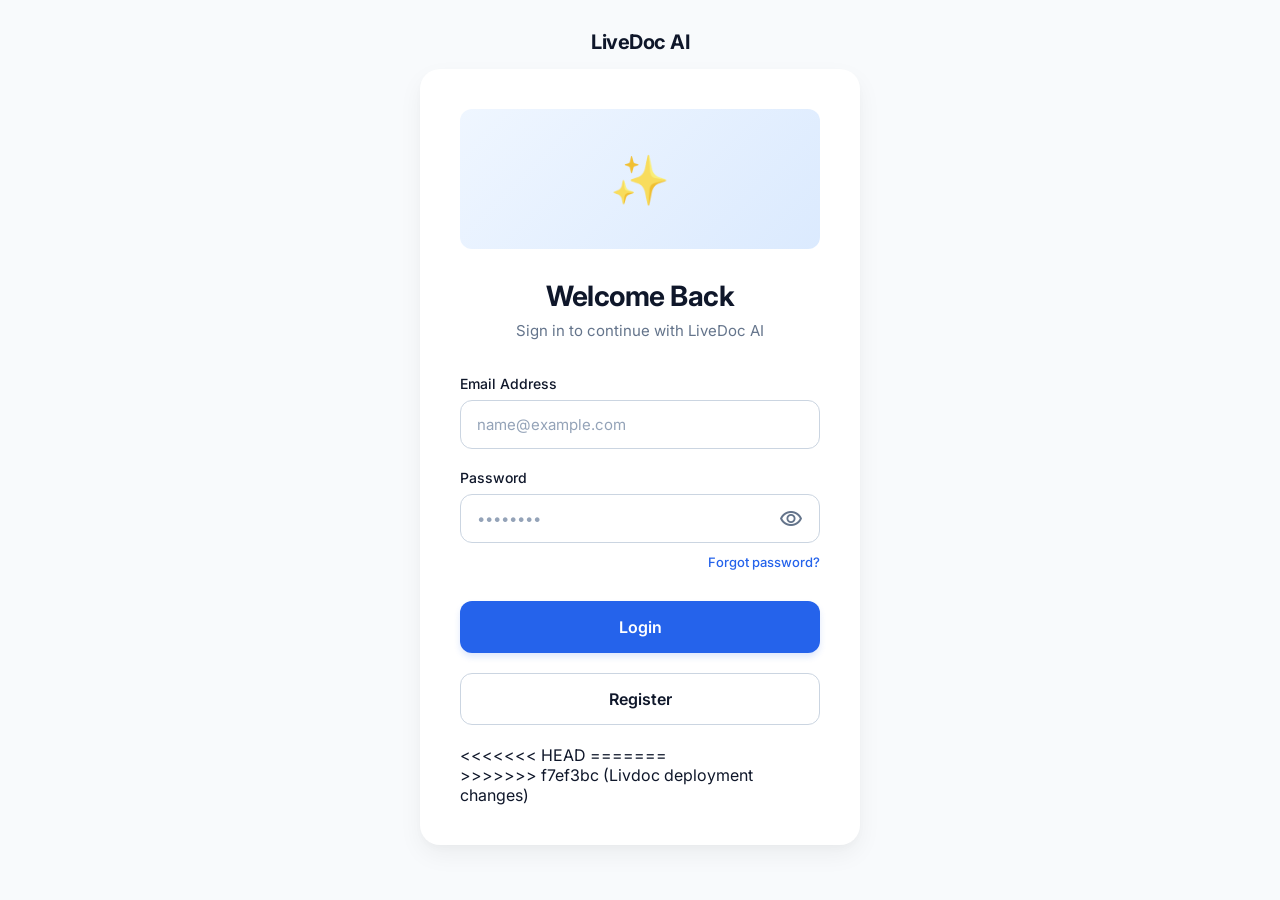
==== frontend/index.html @ ea2cf613 "Initial commit: full reset of codebase" ====
<!DOCTYPE html>
<html lang="en">

<head>
    <meta charset="UTF-8">
    <meta name="viewport" content="width=device-width, initial-scale=1.0">
    <title>LiveDoc AI - Login</title>

    <link rel="stylesheet" href="style.css">

    <link href="https://fonts.googleapis.com/css2?family=Public+Sans:wght@300;400;500;600;700&display=swap"
        rel="stylesheet">
    <link href="https://fonts.googleapis.com/css2?family=Material+Symbols+Outlined" rel="stylesheet">

</head>

<body>

    <header class="header">
        <h2>LiveDoc AI</h2>
    </header>

    <main class="container">

        <div class="hero"></div>

        <div class="title-section">
            <h1>Welcome Back</h1>
            <p>Sign in to continue with LiveDoc AI</p>
        </div>

        <form id="loginForm" class="form">

            <div class="input-group">
                <label>Email Address</label>
                <input type="email" id="email" placeholder="name@example.com" required>
            </div>

            <div class="input-group">
                <label>Password</label>

                <div class="password-box">
                    <input type="password" id="password" placeholder="••••••••" required>
                    <button type="button" id="togglePassword">
                        <span class="material-symbols-outlined">visibility</span>
                    </button>
                </div>

                <div class="forgot">
                    <a href="#">Forgot password?</a>
                </div>

            </div>

            <button type="submit" class="login-btn">Login</button>

            <button type="button" class="register-btn">Register</button>

<<<<<<< HEAD
=======
            </form>

>>>>>>> f7ef3bc (Livdoc deployment changes)
    </main>

    <script src="script.js"></script>

</body>

</html>
---- frontend/style.css ----
/* Google Fonts: Inter */
@import url('https://fonts.googleapis.com/css2?family=Inter:wght@300;400;500;600;700&display=swap');

:root {
  --primary-color: #2563eb;
  --primary-hover: #1d4ed8;
  --secondary-color: #e2e8f0;
  --text-main: #0f172a;
  --text-muted: #64748b;
  --bg-color: #f8fafc;
  --card-bg: #ffffff;
  --border-color: #cbd5e1;
  --error-color: #ef4444;
  --focus-ring: rgba(37, 99, 235, 0.2);
  --border-radius: 12px;
  --transition-speed: 0.2s;
}

body {
  font-family: 'Inter', sans-serif;
  margin: 0;
  background: var(--bg-color);
  color: var(--text-main);
  display: flex;
  flex-direction: column;
  align-items: center;
  min-height: 100vh;
  -webkit-font-smoothing: antialiased;
}

/* Header slightly detached from the main card */
.header {
  display: flex;
  align-items: center;
  justify-content: center;
  width: 100%;
  max-width: 440px;
  padding: 30px 15px 15px;
  position: relative;
}

.header .material-symbols-outlined {
    position: absolute;
    left: 20px;
    cursor: pointer;
    color: var(--text-muted);
    transition: color var(--transition-speed);
}

.header .material-symbols-outlined:hover {
    color: var(--text-main);
}

.header h2 {
  text-align: center;
  margin: 0;
  font-size: 20px;
  font-weight: 700;
  letter-spacing: -0.5px;
  color: var(--text-main);
}

/* Main Container (Card format) */
.container {
  max-width: 440px;
  width: 100%;
  padding: 40px;
  background: var(--card-bg);
  border-radius: 20px;
  box-shadow: 0 10px 25px rgba(0, 0, 0, 0.05), 0 4px 6px rgba(0, 0, 0, 0.02);
  margin-bottom: 40px;
  box-sizing: border-box;
}

/* Hero Section / Decorative Element */
.hero {
  height: 140px;
  border-radius: var(--border-radius);
  background: linear-gradient(135deg, #eff6ff 0%, #dbeafe 100%);
  margin-bottom: 30px;
  display: flex;
  align-items: center;
  justify-content: center;
  overflow: hidden;
  position: relative;
}

.hero::after {
    content: "✨";
    font-size: 48px;
    opacity: 0.8;
}

/* Title Section */
.title-section {
  text-align: center;
  margin-bottom: 35px;
}

.title-section h1 {
  margin: 0 0 8px;
  font-size: 28px;
  font-weight: 700;
  letter-spacing: -0.5px;
  color: var(--text-main);
}

.title-section p {
  color: var(--text-muted);
  margin: 0;
  font-size: 15px;
  font-weight: 400;
}

/* Form Styles */
.form {
  display: flex;
  flex-direction: column;
  gap: 20px;
}

.input-group {
    position: relative;
}

.input-group label {
  font-size: 14px;
  font-weight: 500;
  margin-bottom: 8px;
  display: block;
  color: var(--text-main);
}

.input-group input {
  width: 100%;
  padding: 14px 16px;
  border-radius: var(--border-radius);
  border: 1.5px solid var(--border-color);
  font-size: 15px;
  transition: all var(--transition-speed);
  box-sizing: border-box;
  background: #fff;
  font-family: 'Inter', sans-serif;
}

.input-group input:focus {
    outline: none;
    border-color: var(--primary-color);
    box-shadow: 0 0 0 4px var(--focus-ring);
}

.input-group input::placeholder {
    color: #94a3b8;
}

/* Password Input Specific */
.password-box {
  display: flex;
  align-items: center;
  border: 1.5px solid var(--border-color);
  border-radius: var(--border-radius);
  transition: all var(--transition-speed);
  background: #fff;
  overflow: hidden; /* Contains the focus ring properly */
}

.password-box:focus-within {
    border-color: var(--primary-color);
    box-shadow: 0 0 0 4px var(--focus-ring);
}

.password-box input {
  border: none;
  flex: 1;
  padding: 14px 16px;
  outline: none;
  background: transparent;
  box-shadow: none; /* Override general input focus */
}

.password-box input:focus {
    box-shadow: none;
}

.password-box button {
  background: none;
  border: none;
  padding: 10px 16px;
  cursor: pointer;
  color: var(--text-muted);
  display: flex;
  align-items: center;
  justify-content: center;
  transition: color var(--transition-speed);
}

.password-box button:hover {
    color: var(--text-main);
}

/* Forgot Password Link */
.forgot {
  text-align: right;
  margin-top: 8px;
}

.forgot a {
  color: var(--primary-color);
  font-size: 13px;
  font-weight: 500;
  text-decoration: none;
  transition: color var(--transition-speed);
}

.forgot a:hover {
  text-decoration: underline;
  color: var(--primary-hover);
}

/* Buttons */
.login-btn {
  height: 52px;
  background: var(--primary-color);
  border: none;
  color: white;
  font-weight: 600;
  font-size: 16px;
  border-radius: var(--border-radius);
  cursor: pointer;
  transition: background var(--transition-speed), transform 0.1s;
  margin-top: 10px;
  font-family: 'Inter', sans-serif;
  box-shadow: 0 4px 6px rgba(37, 99, 235, 0.15);
}

.login-btn:hover {
    background: var(--primary-hover);
}

.login-btn:active {
    transform: scale(0.98);
}

.register-btn {
  height: 52px;
  background: white;
  border: 1.5px solid var(--border-color);
  color: var(--text-main);
  font-weight: 600;
  font-size: 16px;
  border-radius: var(--border-radius);
  cursor: pointer;
  transition: all var(--transition-speed);
  font-family: 'Inter', sans-serif;
}

.register-btn:hover {
    border-color: var(--text-muted);
    background: var(--bg-color);
}

/* Footer / Terms */
footer {
  text-align: center;
  margin-top: 30px;
  font-size: 13px;
  color: var(--text-muted);
  line-height: 1.6;
}

footer a {
    color: var(--text-muted);
    text-decoration: underline;
    text-underline-offset: 2px;
    font-weight: 500;
    transition: color var(--transition-speed);
}

footer a:hover {
    color: var(--text-main);
}

/* Responsive adjustments */
@media (max-width: 480px) {
    .container {
        padding: 30px 20px;
        border-radius: 0;
        box-shadow: none;
        background: transparent;
        margin-bottom: 0;
    }
    body {
        background: var(--card-bg); /* Make mobile full white */
    }
}

<<<<<<< HEAD
/* Markdown Rendering Styles for Dashboard */
#resultsArea {
    text-align: justify; /* Justify text as requested */
    color: var(--text-main);
    line-height: 1.7;
    font-size: 16px;
}

#resultsArea h1, 
#resultsArea h2, 
#resultsArea h3, 
#resultsArea h4, 
#resultsArea h5, 
#resultsArea h6 {
    text-align: left; /* Keep headers left aligned */
    font-size: 18px; /* Force all headers to be consistent size as requested */
    font-weight: 700;
    margin-top: 25px;
    margin-bottom: 12px;
    color: var(--text-main);
    border-bottom: 1px solid var(--border-color);
    padding-bottom: 8px;
}

#resultsArea p {
    margin-bottom: 16px;
    font-size: 16px; /* Ensure uniform size */
}

#resultsArea ul, #resultsArea ol {
    margin-bottom: 16px;
    padding-left: 24px;
    font-size: 16px;
}

#resultsArea li {
    margin-bottom: 8px;
}

#resultsArea code {
=======
/* Markdown & Technical Report Rendering Styles for Section Views */
.section-view {
    width: 100%;
    box-sizing: border-box;
    overflow-x: hidden;
    color: var(--text-main);
    line-height: 1.7;
    font-size: 15px;
    word-break: break-word;
    overflow-wrap: anywhere;
}

.section-view h1,
.section-view h2,
.section-view h3,
.section-view h4,
.section-view h5,
.section-view h6 {
    text-align: left;
    font-weight: 700;
    margin-top: 28px;
    margin-bottom: 14px;
    color: var(--text-main);
    border-bottom: 1px solid var(--border-color);
    padding-bottom: 8px;
    word-break: break-word;
    overflow-wrap: anywhere;
}

.section-view h1 { font-size: 22px; }
.section-view h2 { font-size: 20px; }
.section-view h3 { font-size: 17px; }
.section-view h4 { font-size: 15px; }

.section-view p {
    margin-top: 0;
    margin-bottom: 16px;
    line-height: 1.7;
    font-size: 15px;
    text-align: left;
    word-break: break-word;
    overflow-wrap: anywhere;
}

.section-view ul, .section-view ol {
    margin-top: 0;
    margin-bottom: 18px;
    padding-left: 24px;
    line-height: 1.7;
    word-break: break-word;
    overflow-wrap: anywhere;
}

.section-view li {
    margin-bottom: 8px;
}

.section-view a {
    color: var(--primary-color);
    text-decoration: none;
    word-break: break-all;
    overflow-wrap: anywhere;
}

.section-view a:hover {
    text-decoration: underline;
}

/* --- Technical AI Reports & Cards Layout --- */
.ai-technical-report {
    background: white;
    border: 1px solid var(--border-color);
    border-radius: 12px;
    padding: 28px;
    margin-bottom: 28px;
    box-shadow: 0 2px 6px rgba(0,0,0,0.03);
    word-break: break-word;
    overflow-wrap: anywhere;
}

/* --- Clean Table Alignment & Layout Rules --- */
.table-responsive {
    width: 100%;
    overflow-x: auto;
    margin: 20px 0 28px 0;
    border: 1px solid var(--border-color);
    border-radius: 10px;
    background: white;
}

.section-view table {
    width: 100%;
    border-collapse: collapse;
    font-size: 14px;
    text-align: left;
    margin: 0;
}

.section-view th {
    background: #f1f5f9;
    color: var(--text-main);
    font-weight: 600;
    padding: 12px 14px;
    border-bottom: 2px solid var(--border-color);
    border-right: 1px solid var(--border-color);
    text-align: left;
    white-space: nowrap;
}

.section-view th:last-child {
    border-right: none;
}

.section-view td {
    padding: 12px 14px;
    border-bottom: 1px solid var(--border-color);
    border-right: 1px solid var(--border-color);
    vertical-align: top;
    line-height: 1.6;
    word-break: break-word;
    overflow-wrap: anywhere;
}

.section-view td:last-child {
    border-right: none;
}

.section-view tr:last-child td {
    border-bottom: none;
}

.section-view tr:nth-child(even) td {
    background: #f8fafc;
}

/* --- Code & Pre Blocks --- */
.section-view code {
>>>>>>> f7ef3bc (Livdoc deployment changes)
    font-family: 'Courier New', Courier, monospace;
    background-color: var(--secondary-color);
    padding: 3px 6px;
    border-radius: 4px;
<<<<<<< HEAD
    font-size: 15px; /* Prevent small inline code sizes */
    color: var(--primary-hover);
}

#resultsArea pre {
    background-color: #1e293b; /* Dark mode code blocks */
    color: #e2e8f0;
    padding: 16px;
    border-radius: 8px;
    overflow-x: auto;
    margin-bottom: 20px;
    text-align: left; /* Don't justify code blocks */
}

#resultsArea pre code {
=======
    font-size: 14px;
    color: var(--primary-hover);
    word-break: break-word;
}

.section-view pre {
    background-color: #1e293b;
    color: #e2e8f0;
    padding: 18px;
    border-radius: 8px;
    overflow-x: auto;
    margin-bottom: 24px;
    text-align: left;
}

.section-view pre code {
>>>>>>> f7ef3bc (Livdoc deployment changes)
    background-color: transparent;
    color: inherit;
    padding: 0;
    font-size: 14px;
<<<<<<< HEAD
}

#resultsArea a {
    color: var(--primary-color);
    text-decoration: none;
}

#resultsArea a:hover {
    text-decoration: underline;
=======
    word-break: normal;
>>>>>>> f7ef3bc (Livdoc deployment changes)
}

/* Print/PDF Export Specific Styles to Prevent Awkward Page Breaks */
@media print {
    #resultsArea {
        font-size: 14pt; /* Slightly larger base font for better print readability */
        line-height: 1.5;
    }

    #resultsArea h1, 
    #resultsArea h2, 
    #resultsArea h3 {
        page-break-after: avoid;
        break-after: avoid;
    }

    #resultsArea p, 
    #resultsArea pre, 
    #resultsArea ul, 
    #resultsArea ol,
    .mermaid {
        page-break-inside: avoid;
        break-inside: avoid;
    }
}
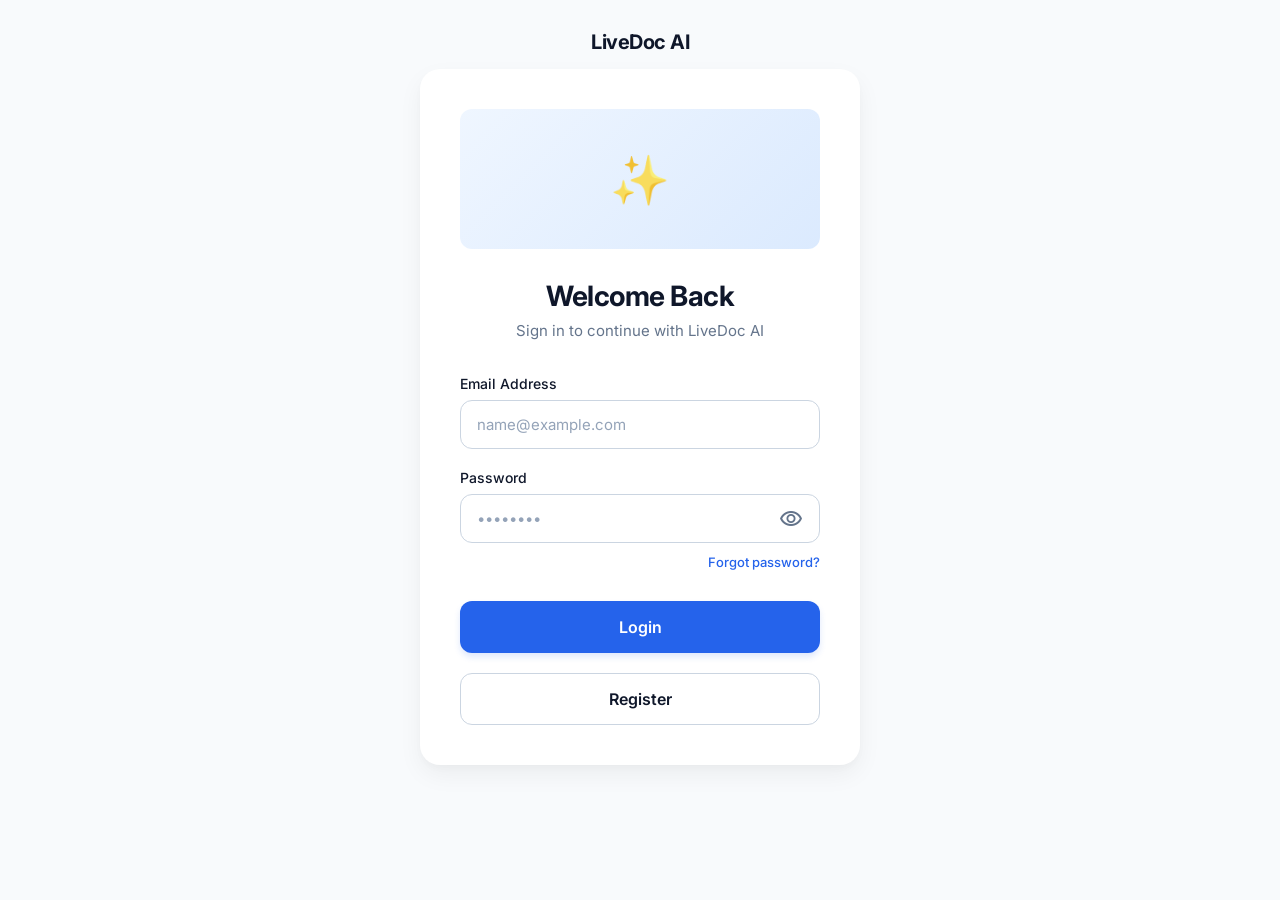
==== commit f4f318ea: "Fix unresolved merge conflicts blocking deployment" ====
--- a/frontend/index.html
+++ b/frontend/index.html
@@ -56,15 +56,12 @@
 
             <button type="button" class="register-btn">Register</button>
 
-<<<<<<< HEAD
-=======
             </form>
 
->>>>>>> f7ef3bc (Livdoc deployment changes)
     </main>
 
     <script src="script.js"></script>
 
 </body>
 
-</html>+</html>
--- a/frontend/style.css
+++ b/frontend/style.css
@@ -294,48 +294,6 @@
     }
 }
 
-<<<<<<< HEAD
-/* Markdown Rendering Styles for Dashboard */
-#resultsArea {
-    text-align: justify; /* Justify text as requested */
-    color: var(--text-main);
-    line-height: 1.7;
-    font-size: 16px;
-}
-
-#resultsArea h1, 
-#resultsArea h2, 
-#resultsArea h3, 
-#resultsArea h4, 
-#resultsArea h5, 
-#resultsArea h6 {
-    text-align: left; /* Keep headers left aligned */
-    font-size: 18px; /* Force all headers to be consistent size as requested */
-    font-weight: 700;
-    margin-top: 25px;
-    margin-bottom: 12px;
-    color: var(--text-main);
-    border-bottom: 1px solid var(--border-color);
-    padding-bottom: 8px;
-}
-
-#resultsArea p {
-    margin-bottom: 16px;
-    font-size: 16px; /* Ensure uniform size */
-}
-
-#resultsArea ul, #resultsArea ol {
-    margin-bottom: 16px;
-    padding-left: 24px;
-    font-size: 16px;
-}
-
-#resultsArea li {
-    margin-bottom: 8px;
-}
-
-#resultsArea code {
-=======
 /* Markdown & Technical Report Rendering Styles for Section Views */
 .section-view {
     width: 100%;
@@ -473,28 +431,10 @@
 
 /* --- Code & Pre Blocks --- */
 .section-view code {
->>>>>>> f7ef3bc (Livdoc deployment changes)
     font-family: 'Courier New', Courier, monospace;
     background-color: var(--secondary-color);
     padding: 3px 6px;
     border-radius: 4px;
-<<<<<<< HEAD
-    font-size: 15px; /* Prevent small inline code sizes */
-    color: var(--primary-hover);
-}
-
-#resultsArea pre {
-    background-color: #1e293b; /* Dark mode code blocks */
-    color: #e2e8f0;
-    padding: 16px;
-    border-radius: 8px;
-    overflow-x: auto;
-    margin-bottom: 20px;
-    text-align: left; /* Don't justify code blocks */
-}
-
-#resultsArea pre code {
-=======
     font-size: 14px;
     color: var(--primary-hover);
     word-break: break-word;
@@ -511,24 +451,11 @@
 }
 
 .section-view pre code {
->>>>>>> f7ef3bc (Livdoc deployment changes)
     background-color: transparent;
     color: inherit;
     padding: 0;
     font-size: 14px;
-<<<<<<< HEAD
-}
-
-#resultsArea a {
-    color: var(--primary-color);
-    text-decoration: none;
-}
-
-#resultsArea a:hover {
-    text-decoration: underline;
-=======
     word-break: normal;
->>>>>>> f7ef3bc (Livdoc deployment changes)
 }
 
 /* Print/PDF Export Specific Styles to Prevent Awkward Page Breaks */
@@ -553,4 +480,4 @@
         page-break-inside: avoid;
         break-inside: avoid;
     }
-}+}
